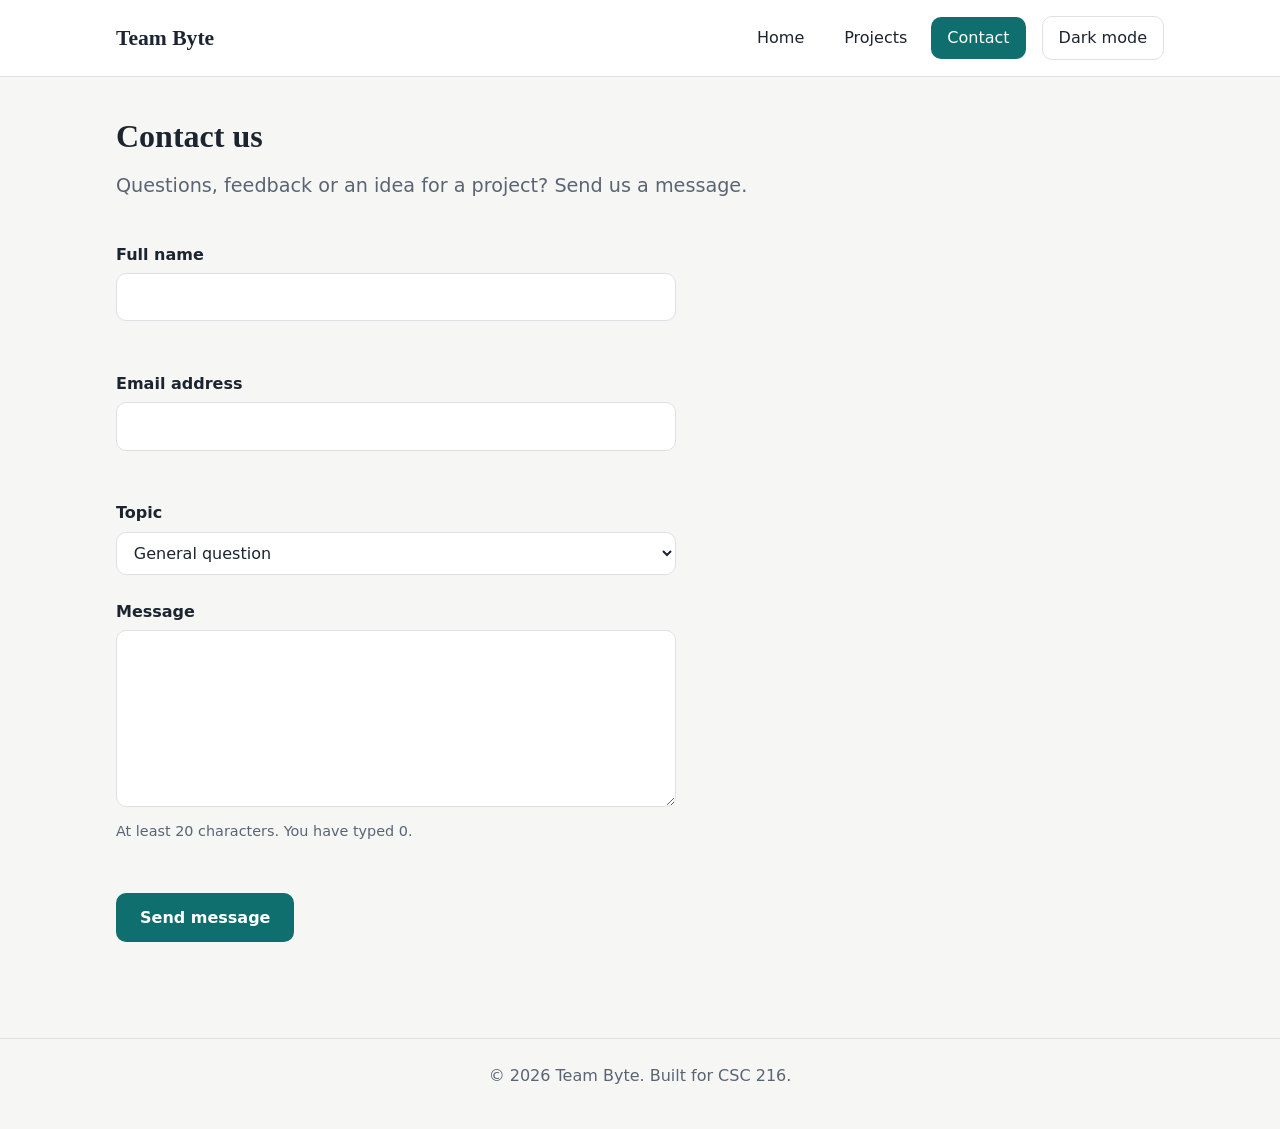
==== contact.html @ 72053ac8 "Describe your changes" ====
<!doctype html>
<html lang="en">
  <head>
    <meta charset="UTF-8" />
    <meta name="viewport" content="width=device-width, initial-scale=1.0" />
    <meta
      name="description"
      content="Contact Team Byte with questions, feedback or project ideas."
    />
    <title>Contact | Team Byte</title>
    <link rel="stylesheet" href="styles.css" />
    <script src="script.js" defer></script>
  </head>
  <body>
    <a class="skip-link" href="#main">Skip to main content</a>

    <header class="site-header">
      <div class="container header-inner">
        <a class="logo" href="index.html">Team Byte</a>
        <button
          class="nav-toggle"
          type="button"
          aria-expanded="false"
          aria-controls="site-nav"
        >
          Menu
        </button>
        <nav id="site-nav" class="site-nav" aria-label="Main">
          <ul>
            <li><a href="index.html">Home</a></li>
            <li><a href="projects.html">Projects</a></li>
            <li><a href="contact.html" aria-current="page">Contact</a></li>
          </ul>
        </nav>
        <button class="theme-toggle" type="button" aria-pressed="false">
          Dark mode
        </button>
      </div>
    </header>

    <main id="main" class="container">
      <header class="page-header">
        <h1>Contact us</h1>
        <p class="lead">
          Questions, feedback or an idea for a project? Send us a message.
        </p>
      </header>

      <form id="contact-form" class="contact-form" novalidate>
        <div class="field">
          <label for="name">Full name</label>
          <input
            type="text"
            id="name"
            name="name"
            autocomplete="name"
            required
            aria-describedby="name-error"
          />
          <p class="error" id="name-error"></p>
        </div>

        <div class="field">
          <label for="email">Email address</label>
          <input
            type="email"
            id="email"
            name="email"
            autocomplete="email"
            required
            aria-describedby="email-error"
          />
          <p class="error" id="email-error"></p>
        </div>

        <div class="field">
          <label for="topic">Topic</label>
          <select id="topic" name="topic">
            <option value="general">General question</option>
            <option value="collaboration">Collaboration</option>
            <option value="feedback">Feedback on our site</option>
          </select>
        </div>

        <div class="field">
          <label for="message">Message</label>
          <textarea
            id="message"
            name="message"
            rows="6"
            required
            minlength="20"
            aria-describedby="message-hint message-error"
          ></textarea>
          <p class="hint" id="message-hint">
            At least 20 characters. You have typed
            <span id="char-count">0</span>.
          </p>
          <p class="error" id="message-error"></p>
        </div>

        <button class="button" type="submit">Send message</button>
        <p id="form-status" class="form-status" role="status"></p>
      </form>
    </main>

    <footer class="site-footer">
      <div class="container">
        <p>© <span id="year">2026</span> Team Byte. Built for CSC 216.</p>
      </div>
    </footer>
  </body>
</html>
---- styles.css ----
/* =====================================================
   Team website stylesheet (CSC 216, Lab 2)
   One file styles every page on the site.
   ===================================================== */

/* ---------- 1. Design tokens ---------- */
:root {
  --color-bg: #f6f7f4;
  --color-surface: #ffffff;
  --color-text: #1c2430;
  --color-muted: #5a6474;
  --color-primary: #0f6e6e;
  --color-primary-dark: #0a5050;
  --color-on-primary: #ffffff;
  --color-border: #dde1e6;
  --color-error: #b3261e;
  --color-success: #1e7b3a;

  --font-body: system-ui, -apple-system, "Segoe UI", Roboto, Arial, sans-serif;
  --font-heading: Georgia, "Times New Roman", serif;

  --space-1: 0.5rem;
  --space-2: 1rem;
  --space-3: 1.5rem;
  --space-4: 2.5rem;
  --space-5: 4rem;

  --radius: 10px;
  --max-width: 1080px;
}

body.dark {
  --color-bg: #11161d;
  --color-surface: #1a212b;
  --color-text: #e7ebf0;
  --color-muted: #a2abb9;
  --color-primary: #4fc1c1;
  --color-primary-dark: #83d8d8;
  --color-on-primary: #0b1f1f;
  --color-border: #2b3340;
  --color-error: #ff8a80;
  --color-success: #7ddc97;
  color-scheme: dark;
}

/* ---------- 2. Base and reset ---------- */
*,
*::before,
*::after {
  box-sizing: border-box;
}

body {
  margin: 0;
  font-family: var(--font-body);
  font-size: 1rem;
  line-height: 1.6;
  color: var(--color-text);
  background-color: var(--color-bg);
  transition: background-color 0.3s ease, color 0.3s ease;
}

h1,
h2,
h3 {
  font-family: var(--font-heading);
  line-height: 1.2;
  margin: 0 0 var(--space-2);
}

p {
  margin: 0 0 var(--space-2);
}

a {
  color: var(--color-primary);
}

a:hover {
  color: var(--color-primary-dark);
}

img {
  max-width: 100%;
  display: block;
}

:focus-visible {
  outline: 3px solid var(--color-primary);
  outline-offset: 3px;
}

/* ---------- 3. Layout helpers ---------- */
.container {
  width: 100%;
  max-width: var(--max-width);
  margin-inline: auto;
  padding-inline: var(--space-2);
}

.section {
  padding-block: var(--space-4);
}

.skip-link {
  position: absolute;
  top: -4rem;
  left: var(--space-2);
  z-index: 100;
  padding: var(--space-1) var(--space-2);
  border-radius: var(--radius);
  background-color: var(--color-primary);
  color: var(--color-on-primary);
}

.skip-link:focus {
  top: var(--space-2);
}

/* ---------- 4. Header and navigation ---------- */
.site-header {
  position: sticky;
  top: 0;
  z-index: 10;
  background-color: var(--color-surface);
  border-bottom: 1px solid var(--color-border);
}

.header-inner {
  display: flex;
  flex-wrap: wrap;
  align-items: center;
  gap: var(--space-2);
  padding-block: var(--space-2);
}

.logo {
  margin-right: auto;
  font-family: var(--font-heading);
  font-size: 1.35rem;
  font-weight: 700;
  color: var(--color-text);
  text-decoration: none;
}

.site-nav ul {
  display: flex;
  gap: var(--space-1);
  margin: 0;
  padding: 0;
  list-style: none;
}

.site-nav a {
  display: block;
  padding: var(--space-1) var(--space-2);
  border-radius: var(--radius);
  color: var(--color-text);
  font-weight: 500;
  text-decoration: none;
}

.site-nav a:hover {
  background-color: var(--color-bg);
}

.site-nav a[aria-current="page"] {
  background-color: var(--color-primary);
  color: var(--color-on-primary);
}

.nav-toggle,
.theme-toggle {
  padding: var(--space-1) var(--space-2);
  border: 1px solid var(--color-border);
  border-radius: var(--radius);
  background-color: transparent;
  color: var(--color-text);
  font: inherit;
  cursor: pointer;
}

.theme-toggle[aria-pressed="true"] {
  border-color: var(--color-primary);
  color: var(--color-primary);
}

.nav-toggle {
  display: none;
}

/* ---------- 5. Buttons and hero ---------- */
.button {
  display: inline-block;
  padding: 0.75rem 1.5rem;
  border: none;
  border-radius: var(--radius);
  background-color: var(--color-primary);
  color: var(--color-on-primary);
  font: inherit;
  font-weight: 600;
  text-decoration: none;
  cursor: pointer;
  transition: background-color 0.2s ease, transform 0.2s ease;
}

.button:hover {
  background-color: var(--color-primary-dark);
  color: var(--color-on-primary);
  transform: translateY(-2px);
}

.hero {
  padding-block: var(--space-5);
  background: linear-gradient(135deg, var(--color-surface), var(--color-bg));
  border-bottom: 1px solid var(--color-border);
}

.hero h1 {
  max-width: 18ch;
  font-size: clamp(2rem, 5vw, 3.25rem);
}

.eyebrow {
  margin-bottom: var(--space-1);
  color: var(--color-primary);
  font-size: 0.8rem;
  font-weight: 700;
  letter-spacing: 0.12em;
  text-transform: uppercase;
}

.lead {
  max-width: 55ch;
  margin-bottom: var(--space-3);
  color: var(--color-muted);
  font-size: 1.2rem;
}

.page-header {
  padding-block: var(--space-4) var(--space-2);
}

/* ---------- 6. Cards and grids ---------- */
.team-grid,
.project-grid {
  display: grid;
  grid-template-columns: repeat(auto-fit, minmax(260px, 1fr));
  gap: var(--space-3);
}

.card {
  padding: var(--space-3);
  border: 1px solid var(--color-border);
  border-radius: var(--radius);
  background-color: var(--color-surface);
}

.avatar {
  display: grid;
  place-items: center;
  width: 64px;
  height: 64px;
  margin-bottom: var(--space-2);
  border-radius: 50%;
  background-color: var(--color-primary);
  color: var(--color-on-primary);
  font-size: 1.25rem;
  font-weight: 700;
}

.role {
  color: var(--color-primary);
  font-weight: 600;
}

.skill-list {
  padding-left: 1.25rem;
}

.skill-list li {
  margin-bottom: var(--space-1);
}

/* ---------- 7. Projects page ---------- */
.filters {
  display: flex;
  flex-wrap: wrap;
  gap: var(--space-1);
  margin-bottom: var(--space-2);
}

.filter-btn {
  padding: 0.4rem 1rem;
  border: 1px solid var(--color-border);
  border-radius: 999px;
  background-color: var(--color-surface);
  color: var(--color-text);
  font: inherit;
  cursor: pointer;
}

.filter-btn[aria-pressed="true"] {
  border-color: var(--color-primary);
  background-color: var(--color-primary);
  color: var(--color-on-primary);
}

.project-count {
  color: var(--color-muted);
}

.tag {
  display: inline-block;
  margin-bottom: var(--space-1);
  color: var(--color-primary);
  font-size: 0.75rem;
  font-weight: 700;
  letter-spacing: 0.06em;
  text-transform: uppercase;
}

/* ---------- 8. Contact form ---------- */
.contact-form {
  max-width: 560px;
  padding-bottom: var(--space-4);
}

.field {
  margin-bottom: var(--space-3);
}

label {
  display: block;
  margin-bottom: 0.35rem;
  font-weight: 600;
}

input,
select,
textarea {
  width: 100%;
  padding: 0.65rem 0.8rem;
  border: 1px solid var(--color-border);
  border-radius: var(--radius);
  background-color: var(--color-surface);
  color: var(--color-text);
  font: inherit;
}

input:focus,
select:focus,
textarea:focus {
  border-color: var(--color-primary);
}

input[aria-invalid="true"],
textarea[aria-invalid="true"] {
  border-color: var(--color-error);
}

.hint,
.error {
  margin: 0.35rem 0 0;
  font-size: 0.9rem;
}

.hint {
  color: var(--color-muted);
}

.error {
  min-height: 1.4em;
  color: var(--color-error);
}

.form-status {
  margin-top: var(--space-2);
  color: var(--color-success);
  font-weight: 600;
}

/* ---------- 9. Footer ---------- */
.site-footer {
  margin-top: var(--space-4);
  padding-block: var(--space-3);
  border-top: 1px solid var(--color-border);
  color: var(--color-muted);
  text-align: center;
}

/* ---------- 10. Small screens ---------- */
@media (max-width: 700px) {
  .nav-toggle {
    display: inline-block;
  }

  .site-nav {
    display: none;
    order: 3;
    width: 100%;
  }

  .site-nav.open {
    display: block;
  }

  .site-nav ul {
    flex-direction: column;
  }

  .section {
    padding-block: var(--space-3);
  }
}

/* ---------- 11. Respect reduced-motion preferences ---------- */
@media (prefers-reduced-motion: reduce) {
  *,
  *::before,
  *::after {
    transition: none !important;
  }
}
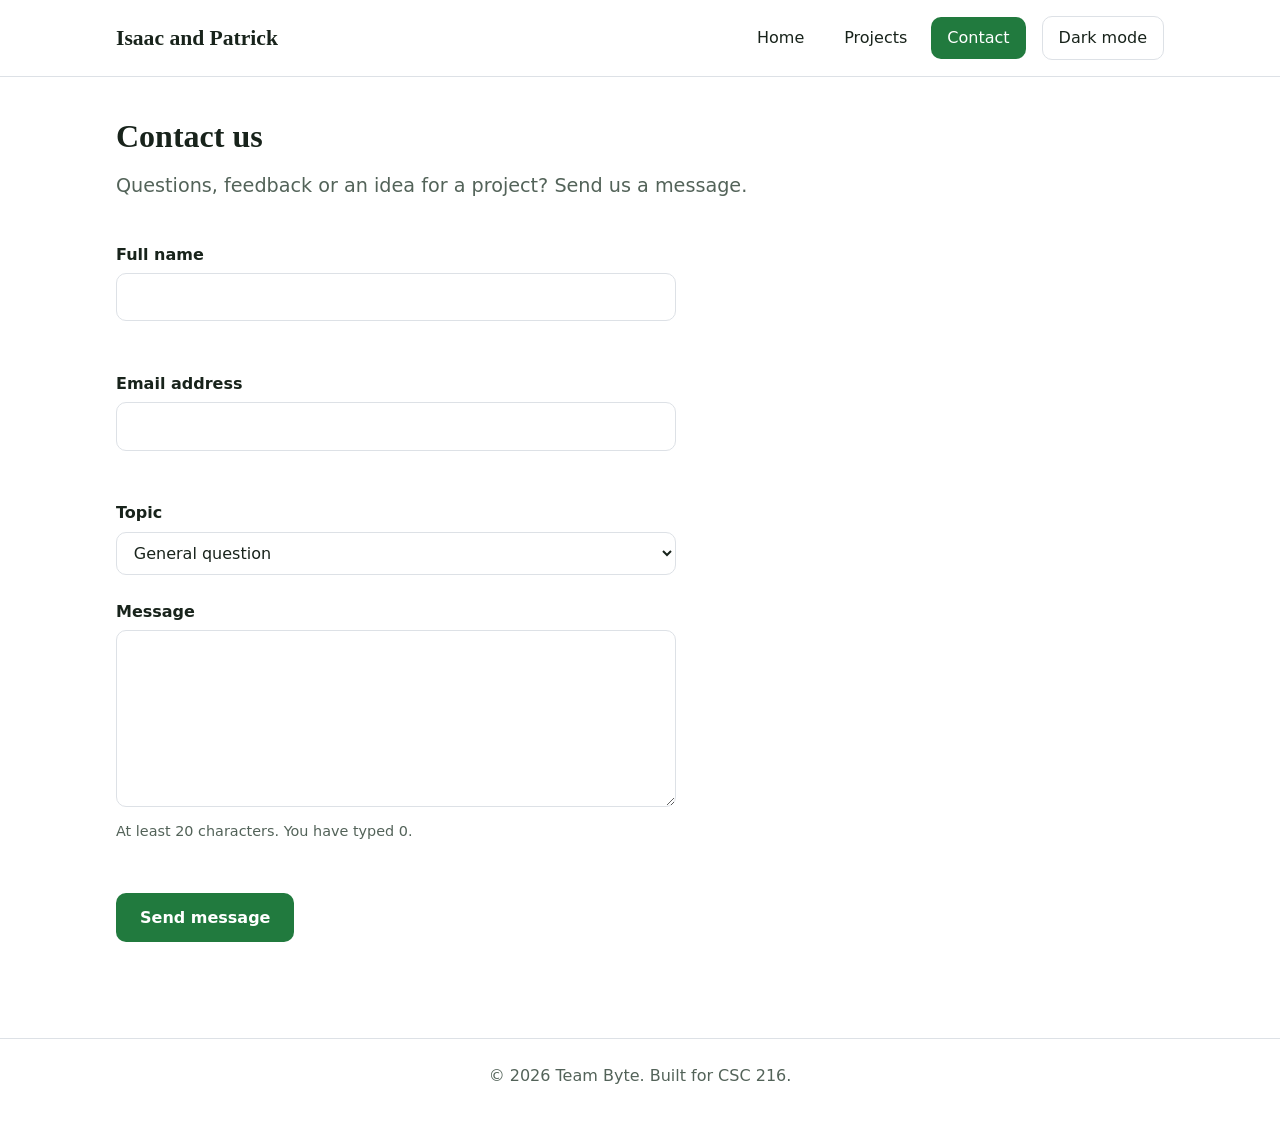
==== commit e135f656: "Refactor code structure for improved readability and maintainability" ====
--- a/contact.html
+++ b/contact.html
@@ -7,7 +7,7 @@
       name="description"
       content="Contact Team Byte with questions, feedback or project ideas."
     />
-    <title>Contact | Team Byte</title>
+    <title>Contact | w</title>
     <link rel="stylesheet" href="styles.css" />
     <script src="script.js" defer></script>
   </head>
@@ -16,7 +16,7 @@
 
     <header class="site-header">
       <div class="container header-inner">
-        <a class="logo" href="index.html">Team Byte</a>
+        <a class="logo" href="index.html">Isaac and Patrick</a>
         <button
           class="nav-toggle"
           type="button"
--- a/styles.css
+++ b/styles.css
@@ -5,13 +5,15 @@
 
 /* ---------- 1. Design tokens ---------- */
 :root {
-  --color-bg: #f6f7f4;
+  --color-bg: #ffffff;
   --color-surface: #ffffff;
-  --color-text: #1c2430;
-  --color-muted: #5a6474;
-  --color-primary: #0f6e6e;
-  --color-primary-dark: #0a5050;
+  --color-text: #18231b;
+  --color-muted: #536359;
+  --color-primary: #217a3e;
+  --color-primary-dark: #155d2e;
   --color-on-primary: #ffffff;
+  --color-card-hover: #f1f8f2;
+  --color-card-shadow: rgb(33 122 62 / 12%);
   --color-border: #dde1e6;
   --color-error: #b3261e;
   --color-success: #1e7b3a;
@@ -30,14 +32,16 @@
 }
 
 body.dark {
-  --color-bg: #11161d;
-  --color-surface: #1a212b;
-  --color-text: #e7ebf0;
-  --color-muted: #a2abb9;
-  --color-primary: #4fc1c1;
-  --color-primary-dark: #83d8d8;
-  --color-on-primary: #0b1f1f;
-  --color-border: #2b3340;
+  --color-bg: #101b13;
+  --color-surface: #19271d;
+  --color-text: #e8f1e9;
+  --color-muted: #a8b9ab;
+  --color-primary: #86d99a;
+  --color-primary-dark: #a4e7b1;
+  --color-on-primary: #102016;
+  --color-card-hover: #203829;
+  --color-card-shadow: rgb(134 217 154 / 12%);
+  --color-border: #34483a;
   --color-error: #ff8a80;
   --color-success: #7ddc97;
   color-scheme: dark;
@@ -57,7 +61,9 @@
   line-height: 1.6;
   color: var(--color-text);
   background-color: var(--color-bg);
-  transition: background-color 0.3s ease, color 0.3s ease;
+  transition:
+    background-color 0.3s ease,
+    color 0.3s ease;
 }
 
 h1,
@@ -201,7 +207,9 @@
   font-weight: 600;
   text-decoration: none;
   cursor: pointer;
-  transition: background-color 0.2s ease, transform 0.2s ease;
+  transition:
+    background-color 0.2s ease,
+    transform 0.2s ease;
 }
 
 .button:hover {
@@ -241,6 +249,26 @@
   padding-block: var(--space-4) var(--space-2);
 }
 
+.featured-grid {
+  display: grid;
+  grid-template-columns: repeat(auto-fit, minmax(240px, 1fr));
+  gap: var(--space-3);
+  padding-block: var(--space-4);
+}
+
+.feature-card {
+  min-height: 220px;
+}
+
+.feature-card h1 {
+  max-width: 18ch;
+  font-size: 2rem;
+}
+
+.feature-card h2 {
+  font-size: 1.5rem;
+}
+
 /* ---------- 6. Cards and grids ---------- */
 .team-grid,
 .project-grid {
@@ -254,6 +282,17 @@
   border: 1px solid var(--color-border);
   border-radius: var(--radius);
   background-color: var(--color-surface);
+  transition:
+    background-color 0.2s ease,
+    border-color 0.2s ease,
+    box-shadow 0.2s ease;
+}
+
+.card:hover,
+.card:focus-within {
+  border-color: var(--color-primary);
+  background-color: var(--color-card-hover);
+  box-shadow: 0 8px 20px var(--color-card-shadow);
 }
 
 .avatar {
